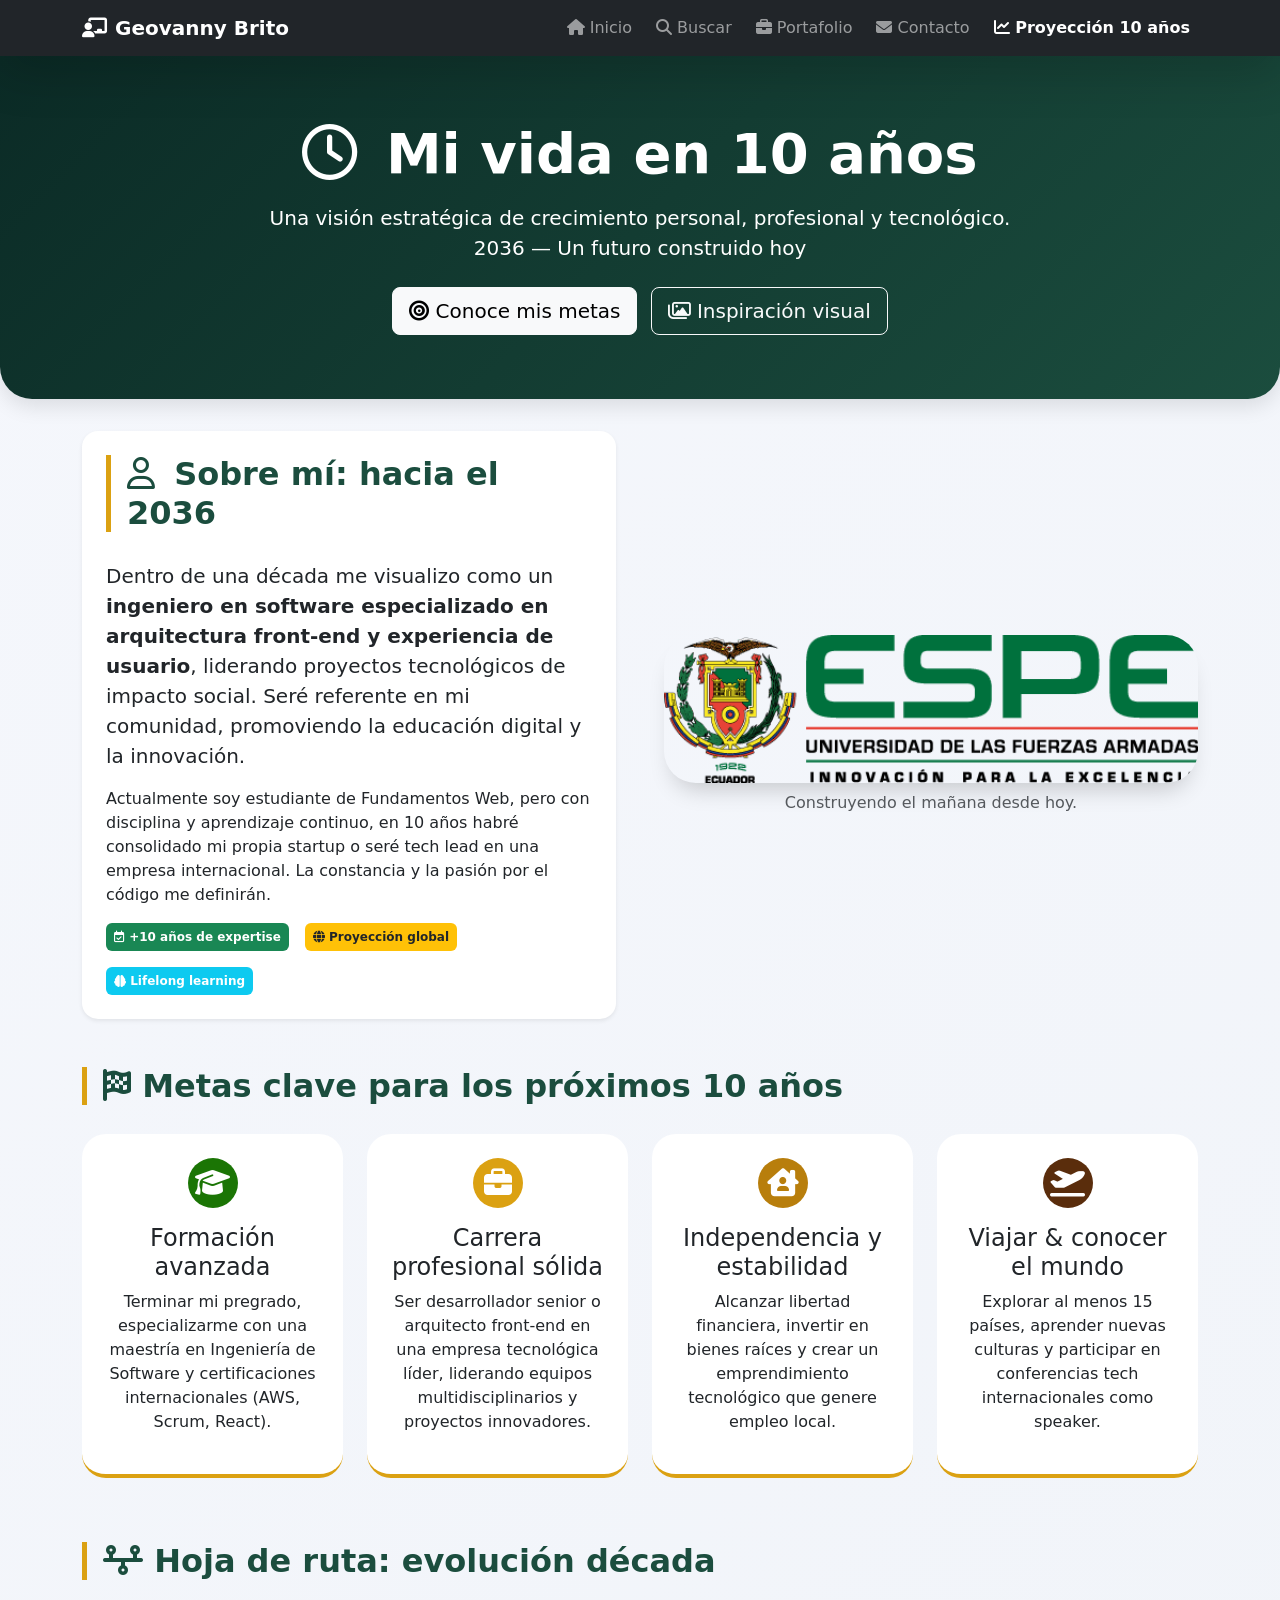
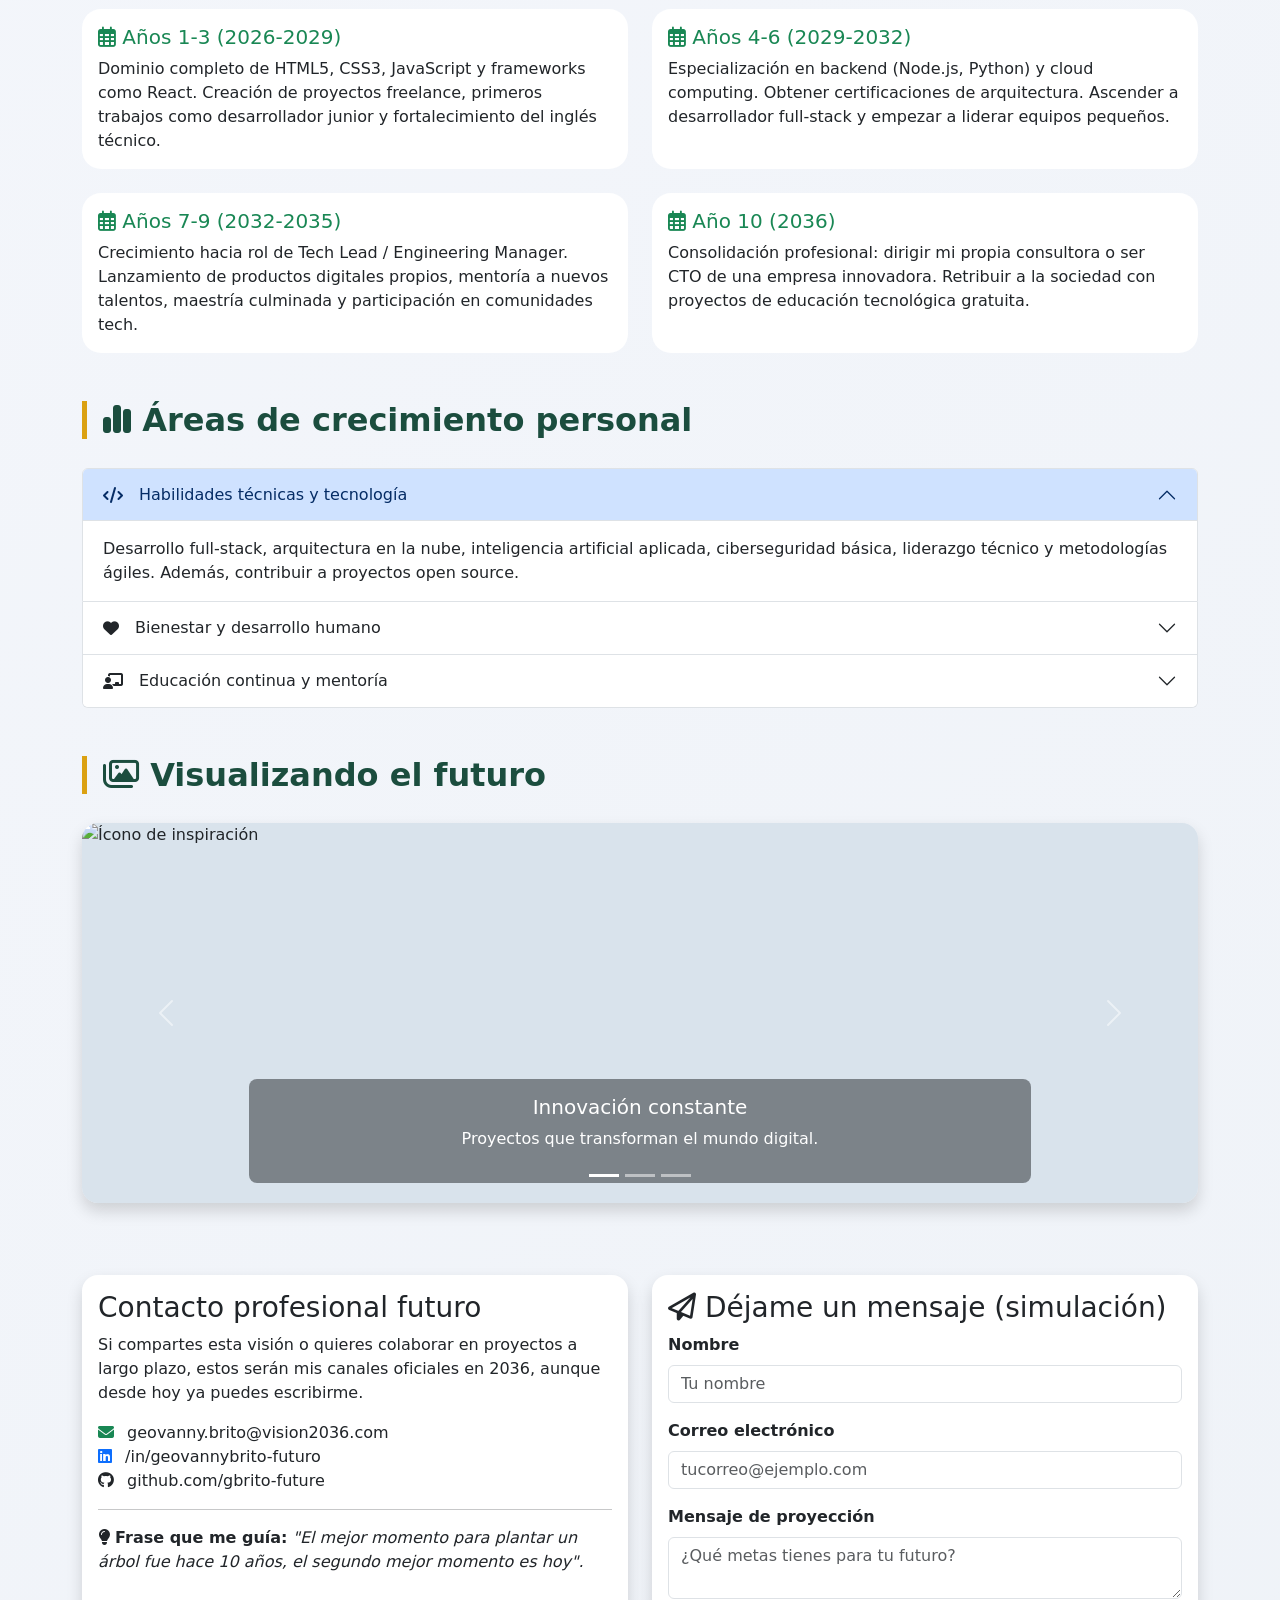
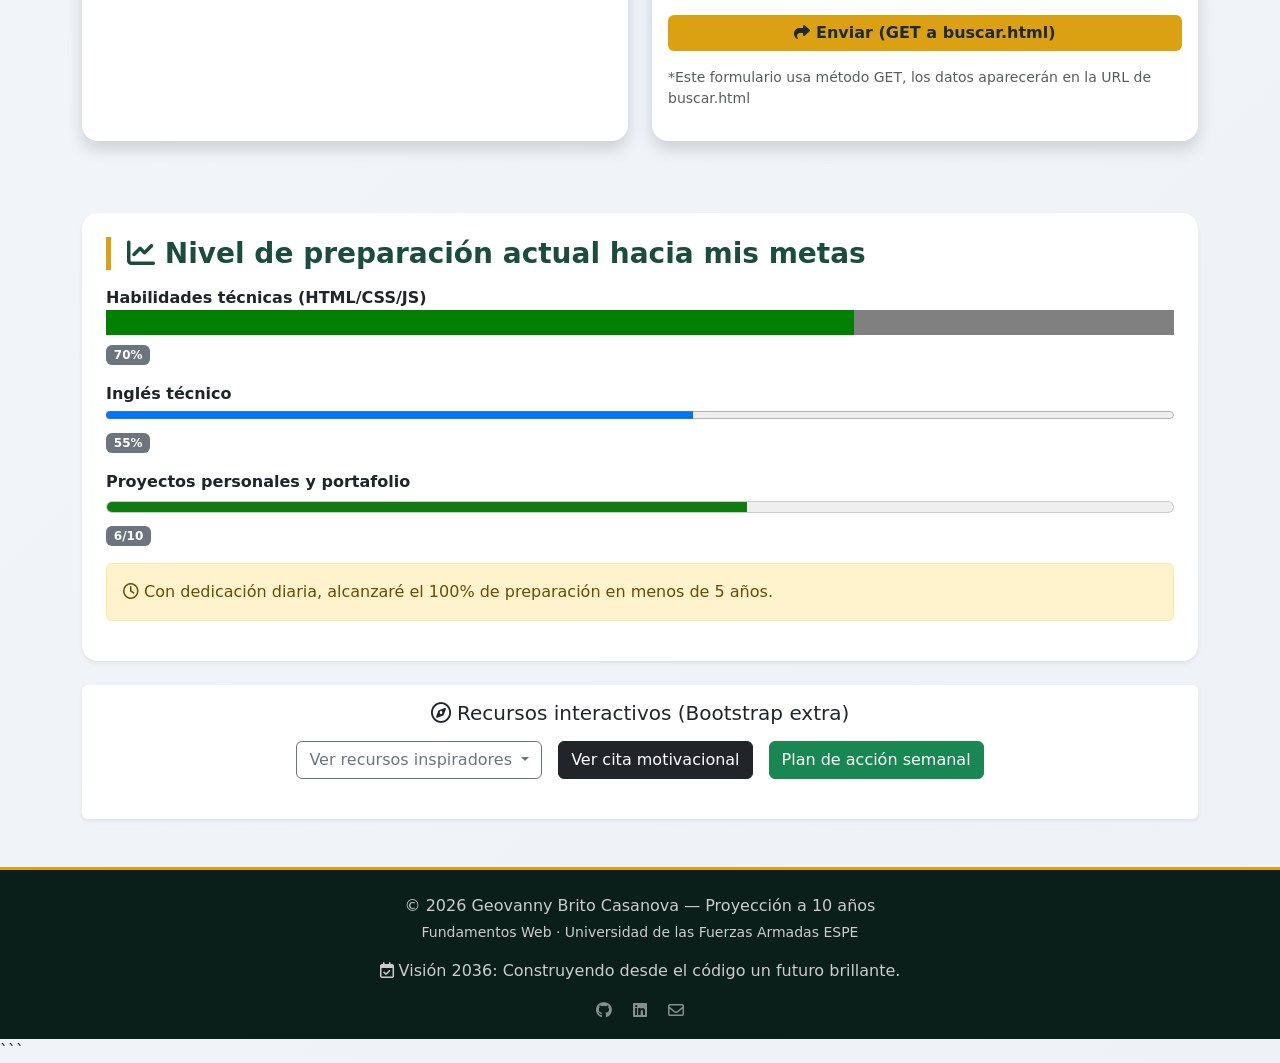
==== pages/proyeccion.html @ ec7db008 "xd" ====
<!DOCTYPE html>
<html lang="es">
<head>
    <meta charset="UTF-8">
    <meta name="viewport" content="width=device-width, initial-scale=1.0">
    <title>Mi Proyección a 10 Años | Geovanny Brito</title>
    
    <!-- Bootstrap 5 CSS + Icons + Favicon -->
    <link href="https://cdn.jsdelivr.net/npm/bootstrap@5.3.8/dist/css/bootstrap.min.css" rel="stylesheet">
    <link rel="stylesheet" href="https://cdnjs.cloudflare.com/ajax/libs/font-awesome/6.5.0/css/all.min.css">
    <link rel="icon" href="../img/mundito.ico" type="image/x-icon">
    
    <!-- Estilos adicionales para personalizar detalles -->
    <style>
        body {
            background: linear-gradient(135deg, #f5f7fc 0%, #eef2f7 100%);
            font-family: 'Segoe UI', Roboto, system-ui, sans-serif;
        }
        .hero-section {
            background: linear-gradient(135deg, #0b2b26 0%, #1b4d3e 100%);
            color: white;
            padding: 4rem 2rem;
            border-radius: 0 0 2rem 2rem;
            margin-bottom: 2rem;
            box-shadow: 0 8px 20px rgba(0,0,0,0.1);
        }
        .card-hover {
            transition: transform 0.2s ease, box-shadow 0.2s ease;
            border: none;
            border-radius: 1.2rem;
            overflow: hidden;
        }
        .card-hover:hover {
            transform: translateY(-8px);
            box-shadow: 0 20px 30px -12px rgba(0,0,0,0.2);
        }
        .timeline-badge {
            background-color: #dba112;
            width: 50px;
            height: 50px;
            border-radius: 50%;
            display: flex;
            align-items: center;
            justify-content: center;
            font-size: 1.8rem;
            color: white;
        }
        .section-title {
            border-left: 5px solid #dba112;
            padding-left: 1rem;
            margin-bottom: 1.8rem;
            font-weight: 700;
            color: #1b4d3e;
        }
        footer {
            background-color: #0a1f1a;
            color: #ccc;
            border-top: 3px solid #dba112;
        }
        footer a {
            color: #dba112;
            text-decoration: none;
        }
        footer a:hover {
            color: #ffcd74;
            text-decoration: underline;
        }
        .btn-gold {
            background-color: #dba112;
            border: none;
            color: #1e2a2a;
            font-weight: bold;
        }
        .btn-gold:hover {
            background-color: #b87e0c;
            color: white;
        }
        .profile-img {
            border-radius: 2rem;
            box-shadow: 0 15px 25px -10px rgba(0,0,0,0.2);
            transition: all 0.3s;
        }
        .goal-card {
            background: white;
            border-radius: 1.5rem;
            padding: 1.5rem;
            height: 100%;
            border-bottom: 4px solid #dba112;
        }
        @media (max-width: 768px) {
            .hero-section {
                padding: 2rem 1rem;
            }
        }
    </style>
</head>
<body>

    <!-- ==================== NAVBAR MEJORADA CON BOOTSTRAP ==================== -->
    <nav class="navbar navbar-expand-lg navbar-dark bg-dark sticky-top shadow-lg">
        <div class="container">
            <a class="navbar-brand fw-bold" href="../index.html">
                <i class="fa-solid fa-chalkboard-user me-2"></i>Geovanny Brito
            </a>
            <button class="navbar-toggler" type="button" data-bs-toggle="collapse" data-bs-target="#navbarProyeccion" aria-controls="navbarProyeccion" aria-expanded="false" aria-label="Toggle navigation">
                <span class="navbar-toggler-icon"></span>
            </button>
            <div class="collapse navbar-collapse" id="navbarProyeccion">
                <ul class="navbar-nav ms-auto mb-2 mb-lg-0 gap-2">
                    <li class="nav-item"><a class="nav-link" href="../index.html"><i class="fa-solid fa-house"></i> Inicio</a></li>
                    <li class="nav-item"><a class="nav-link" href="../pages/buscar.html"><i class="fa-solid fa-magnifying-glass"></i> Buscar</a></li>
                    <li class="nav-item"><a class="nav-link" href="../pages/portafolio.html"><i class="fa-solid fa-briefcase"></i> Portafolio</a></li>
                    <li class="nav-item"><a class="nav-link" href="../pages/cto/contacto.html"><i class="fa-solid fa-envelope"></i> Contacto</a></li>
                    <li class="nav-item"><a class="nav-link active fw-bold" href="#"><i class="fa-solid fa-chart-line"></i> Proyección 10 años</a></li>
                </ul>
            </div>
        </div>
    </nav>

    <!-- ==================== HERO PRINCIPAL ==================== -->
    <div class="hero-section text-center">
        <div class="container">
            <h1 class="display-4 fw-bold animate__animated animate__fadeInDown"><i class="fa-regular fa-clock me-2"></i> Mi vida en 10 años</h1>
            <p class="lead mt-3 mx-auto" style="max-width: 750px;">Una visión estratégica de crecimiento personal, profesional y tecnológico. <br> <strong>2036 — Un futuro construido hoy</strong></p>
            <div class="mt-4">
                <a href="#metas-futuro" class="btn btn-light btn-lg me-2"><i class="fa-solid fa-bullseye"></i> Conoce mis metas</a>
                <a href="#galeria-futuro" class="btn btn-outline-light btn-lg"><i class="fa-regular fa-images"></i> Inspiración visual</a>
            </div>
        </div>
    </div>

    <main class="container mb-5">
        
        <!-- ==================== SOBRE MÍ + TARJETA DE DATOS ==================== -->
        <div class="row g-5 align-items-center mb-5">
            <div class="col-lg-6">
                <div class="bg-white p-4 rounded-4 shadow-sm">
                    <h2 class="section-title"><i class="fa-regular fa-user me-2"></i> Sobre mí: hacia el 2036</h2>
                    <p class="fs-5">Dentro de una década me visualizo como un <strong>ingeniero en software especializado en arquitectura front-end y experiencia de usuario</strong>, liderando proyectos tecnológicos de impacto social. Seré referente en mi comunidad, promoviendo la educación digital y la innovación.</p>
                    <p>Actualmente soy estudiante de Fundamentos Web, pero con disciplina y aprendizaje continuo, en 10 años habré consolidado mi propia startup o seré tech lead en una empresa internacional. La constancia y la pasión por el código me definirán.</p>
                    <div class="mt-3 d-flex gap-3 flex-wrap">
                        <span class="badge bg-success p-2"><i class="fa-regular fa-calendar-check"></i> +10 años de expertise</span>
                        <span class="badge bg-warning text-dark p-2"><i class="fa-solid fa-globe"></i> Proyección global</span>
                        <span class="badge bg-info p-2"><i class="fa-solid fa-brain"></i> Lifelong learning</span>
                    </div>
                </div>
            </div>
            <div class="col-lg-6 text-center">
                <!-- imagen simbólica de futuro/tecnología (manteniendo coherencia con el proyecto) -->
                <img src="../img/espe/imagenEjemploEspe.png" alt="Visión futurista" class="img-fluid profile-img" style="max-height: 300px; object-fit: cover; width: 100%;">
                <figcaption class="text-muted mt-2">Construyendo el mañana desde hoy.</figcaption>
            </div>
        </div>

        <!-- ==================== MIS METAS (CARRUSEL DE TARJETAS MEJORADO) ==================== -->
        <section id="metas-futuro" class="mt-5">
            <h2 class="section-title"><i class="fa-solid fa-flag-checkered"></i> Metas clave para los próximos 10 años</h2>
            <div class="row g-4">
                <!-- meta 1 -->
                <div class="col-md-6 col-lg-3">
                    <div class="goal-card text-center h-100">
                        <div class="timeline-badge mx-auto mb-3 d-flex align-items-center justify-content-center" style="background-color: #1b7505;">
                            <i class="fa-solid fa-graduation-cap fs-3"></i>
                        </div>
                        <h4>Formación avanzada</h4>
                        <p>Terminar mi pregrado, especializarme con una maestría en Ingeniería de Software y certificaciones internacionales (AWS, Scrum, React).</p>
                    </div>
                </div>
                <!-- meta 2 -->
                <div class="col-md-6 col-lg-3">
                    <div class="goal-card text-center h-100">
                        <div class="timeline-badge mx-auto mb-3 d-flex align-items-center justify-content-center" style="background-color: #dba112;">
                            <i class="fa-solid fa-briefcase fs-3"></i>
                        </div>
                        <h4>Carrera profesional sólida</h4>
                        <p>Ser desarrollador senior o arquitecto front-end en una empresa tecnológica líder, liderando equipos multidisciplinarios y proyectos innovadores.</p>
                    </div>
                </div>
                <!-- meta 3 -->
                <div class="col-md-6 col-lg-3">
                    <div class="goal-card text-center h-100">
                        <div class="timeline-badge mx-auto mb-3 d-flex align-items-center justify-content-center" style="background-color: #b87e0c;">
                            <i class="fa-solid fa-house-chimney-user fs-3"></i>
                        </div>
                        <h4>Independencia y estabilidad</h4>
                        <p>Alcanzar libertad financiera, invertir en bienes raíces y crear un emprendimiento tecnológico que genere empleo local.</p>
                    </div>
                </div>
                <!-- meta 4 -->
                <div class="col-md-6 col-lg-3">
                    <div class="goal-card text-center h-100">
                        <div class="timeline-badge mx-auto mb-3 d-flex align-items-center justify-content-center" style="background-color: #5a2d0c;">
                            <i class="fa-solid fa-plane-departure fs-3"></i>
                        </div>
                        <h4>Viajar & conocer el mundo</h4>
                        <p>Explorar al menos 15 países, aprender nuevas culturas y participar en conferencias tech internacionales como speaker.</p>
                    </div>
                </div>
            </div>
        </section>

        <!-- ==================== LÍNEA DE TIEMPO / HITOS ==================== -->
        <section class="mt-5 pt-3">
            <h2 class="section-title"><i class="fa-solid fa-timeline"></i> Hoja de ruta: evolución década</h2>
            <div class="row row-cols-1 row-cols-md-2 g-4">
                <div class="col">
                    <div class="card card-hover h-100">
                        <div class="card-body">
                            <h5 class="card-title text-success"><i class="fa-regular fa-calendar-alt"></i> Años 1-3 (2026-2029)</h5>
                            <p class="card-text">Dominio completo de HTML5, CSS3, JavaScript y frameworks como React. Creación de proyectos freelance, primeros trabajos como desarrollador junior y fortalecimiento del inglés técnico.</p>
                        </div>
                    </div>
                </div>
                <div class="col">
                    <div class="card card-hover h-100">
                        <div class="card-body">
                            <h5 class="card-title text-success"><i class="fa-regular fa-calendar-alt"></i> Años 4-6 (2029-2032)</h5>
                            <p class="card-text">Especialización en backend (Node.js, Python) y cloud computing. Obtener certificaciones de arquitectura. Ascender a desarrollador full-stack y empezar a liderar equipos pequeños.</p>
                        </div>
                    </div>
                </div>
                <div class="col">
                    <div class="card card-hover h-100">
                        <div class="card-body">
                            <h5 class="card-title text-success"><i class="fa-regular fa-calendar-alt"></i> Años 7-9 (2032-2035)</h5>
                            <p class="card-text">Crecimiento hacia rol de Tech Lead / Engineering Manager. Lanzamiento de productos digitales propios, mentoría a nuevos talentos, maestría culminada y participación en comunidades tech.</p>
                        </div>
                    </div>
                </div>
                <div class="col">
                    <div class="card card-hover h-100">
                        <div class="card-body">
                            <h5 class="card-title text-success"><i class="fa-regular fa-calendar-alt"></i> Año 10 (2036)</h5>
                            <p class="card-text">Consolidación profesional: dirigir mi propia consultora o ser CTO de una empresa innovadora. Retribuir a la sociedad con proyectos de educación tecnológica gratuita.</p>
                        </div>
                    </div>
                </div>
            </div>
        </section>

        <!-- ==================== PROYECCIONES CON CARDS Y COLLAPSE (BOOTSTRAP) ==================== -->
        <section class="mt-5">
            <h2 class="section-title"><i class="fa-solid fa-chart-simple"></i> Áreas de crecimiento personal</h2>
            <div class="accordion" id="accordionFuturo">
                <div class="accordion-item">
                    <h2 class="accordion-header">
                        <button class="accordion-button" type="button" data-bs-toggle="collapse" data-bs-target="#collapseUno" aria-expanded="true" aria-controls="collapseUno">
                            <i class="fa-solid fa-code me-3"></i> Habilidades técnicas y tecnología
                        </button>
                    </h2>
                    <div id="collapseUno" class="accordion-collapse collapse show" data-bs-parent="#accordionFuturo">
                        <div class="accordion-body">
                            Desarrollo full-stack, arquitectura en la nube, inteligencia artificial aplicada, ciberseguridad básica, liderazgo técnico y metodologías ágiles. Además, contribuir a proyectos open source.
                        </div>
                    </div>
                </div>
                <div class="accordion-item">
                    <h2 class="accordion-header">
                        <button class="accordion-button collapsed" type="button" data-bs-toggle="collapse" data-bs-target="#collapseDos" aria-expanded="false" aria-controls="collapseDos">
                            <i class="fa-solid fa-heart me-3"></i> Bienestar y desarrollo humano
                        </button>
                    </h2>
                    <div id="collapseDos" class="accordion-collapse collapse" data-bs-parent="#accordionFuturo">
                        <div class="accordion-body">
                            Mantener una rutina de ejercicio y meditación, balance vida-trabajo, viajar con conciencia ecológica, lectura constante y fortalecer relaciones familiares y de amistad.
                        </div>
                    </div>
                </div>
                <div class="accordion-item">
                    <h2 class="accordion-header">
                        <button class="accordion-button collapsed" type="button" data-bs-toggle="collapse" data-bs-target="#collapseTres" aria-expanded="false" aria-controls="collapseTres">
                            <i class="fa-solid fa-chalkboard-user me-3"></i> Educación continua y mentoría
                        </button>
                    </h2>
                    <div id="collapseTres" class="accordion-collapse collapse" data-bs-parent="#accordionFuturo">
                        <div class="accordion-body">
                            Compartir conocimiento mediante talleres, escribir artículos técnicos, ser mentor de jóvenes desarrolladores, y eventualmente dictar cátedra universitaria.
                        </div>
                    </div>
                </div>
            </div>
        </section>

        <!-- ==================== GALERÍA DE SUEÑOS (CARRUSEL BOOTSTRAP + IMAGENES) ==================== -->
        <section id="galeria-futuro" class="mt-5">
            <h2 class="section-title"><i class="fa-regular fa-images"></i> Visualizando el futuro</h2>
            <div id="carouselProyeccion" class="carousel slide carousel-fade shadow rounded-4 overflow-hidden" data-bs-ride="carousel">
                <div class="carousel-indicators">
                    <button type="button" data-bs-target="#carouselProyeccion" data-bs-slide-to="0" class="active" aria-current="true" aria-label="Slide 1"></button>
                    <button type="button" data-bs-target="#carouselProyeccion" data-bs-slide-to="1" aria-label="Slide 2"></button>
                    <button type="button" data-bs-target="#carouselProyeccion" data-bs-slide-to="2" aria-label="Slide 3"></button>
                </div>
                <div class="carousel-inner">
                    <div class="carousel-item active">
                        <img src="../img/mundito.ico" class="d-block w-100" alt="Ícono de inspiración" style="height: 380px; object-fit: cover; background-color: #d9e3ec;">
                        <div class="carousel-caption bg-dark bg-opacity-50 rounded-3 p-3">
                            <h5 class="text-white">Innovación constante</h5>
                            <p class="text-white">Proyectos que transforman el mundo digital.</p>
                        </div>
                    </div>
                    <div class="carousel-item">
                        <img src="../img/espe/xd.png" class="d-block w-100" alt="Evento tecnológico" style="height: 380px; object-fit: cover;">
                        <div class="carousel-caption bg-dark bg-opacity-50 rounded-3 p-3">
                            <h5>Conferencias internacionales</h5>
                            <p>Compartiendo escenario con referentes tech.</p>
                        </div>
                    </div>
                    <div class="carousel-item">
                        <img src="../img/mamacoco.jpg" class="d-block w-100" alt="Viajes y cultura" style="height: 380px; object-fit: cover;">
                        <div class="carousel-caption bg-dark bg-opacity-50 rounded-3 p-3">
                            <h5>Conociendo el mundo</h5>
                            <p>Aprendizaje intercultural y nuevas perspectivas.</p>
                        </div>
                    </div>
                </div>
                <button class="carousel-control-prev" type="button" data-bs-target="#carouselProyeccion" data-bs-slide="prev">
                    <span class="carousel-control-prev-icon" aria-hidden="true"></span>
                    <span class="visually-hidden">Anterior</span>
                </button>
                <button class="carousel-control-next" type="button" data-bs-target="#carouselProyeccion" data-bs-slide="next">
                    <span class="carousel-control-next-icon" aria-hidden="true"></span>
                    <span class="visually-hidden">Siguiente</span>
                </button>
            </div>
        </section>

        <!-- ==================== CONTACTO Y PROYECCIÓN LABORAL (CARD + FORMULARIO SUTIL) ==================== -->
        <div class="row mt-5 g-4">
            <div class="col-md-6">
                <div class="card border-0 shadow rounded-4 h-100">
                    <div class="card-body">
                        <h3 class="card-title"><i class="fa-regular-regular fa-message"></i> Contacto profesional futuro</h3>
                        <p class="card-text">Si compartes esta visión o quieres colaborar en proyectos a largo plazo, estos serán mis canales oficiales en 2036, aunque desde hoy ya puedes escribirme.</p>
                        <address class="mt-3">
                            <i class="fa-solid fa-envelope text-success me-2"></i> geovanny.brito@vision2036.com<br>
                            <i class="fa-brands fa-linkedin text-primary me-2"></i> /in/geovannybrito-futuro<br>
                            <i class="fa-brands fa-github me-2"></i> github.com/gbrito-future
                        </address>
                        <hr>
                        <p><i class="fa-solid fa-lightbulb"></i> <strong>Frase que me guía:</strong> <em>"El mejor momento para plantar un árbol fue hace 10 años, el segundo mejor momento es hoy".</em></p>
                    </div>
                </div>
            </div>
            <div class="col-md-6">
                <div class="card border-0 shadow rounded-4 h-100">
                    <div class="card-body">
                        <h3 class="card-title"><i class="fa-regular fa-paper-plane"></i> Déjame un mensaje (simulación)</h3>
                        <form method="GET" action="../pages/buscar.html" class="mt-2">
                            <div class="mb-3">
                                <label class="form-label fw-semibold">Nombre</label>
                                <input type="text" name="nombre" class="form-control" placeholder="Tu nombre" required>
                            </div>
                            <div class="mb-3">
                                <label class="form-label fw-semibold">Correo electrónico</label>
                                <input type="email" name="correo" class="form-control" placeholder="tucorreo@ejemplo.com" required>
                            </div>
                            <div class="mb-3">
                                <label class="form-label fw-semibold">Mensaje de proyección</label>
                                <textarea name="mensaje" rows="2" class="form-control" placeholder="¿Qué metas tienes para tu futuro?"></textarea>
                            </div>
                            <button type="submit" class="btn btn-gold w-100"><i class="fa-solid fa-share"></i> Enviar (GET a buscar.html)</button>
                        </form>
                        <p class="small text-muted mt-3">*Este formulario usa método GET, los datos aparecerán en la URL de buscar.html</p>
                    </div>
                </div>
            </div>
        </div>

        <!-- ==================== MÉTRICAS DE PROGRESO (METER / PROGRESS) ==================== -->
        <div class="row mt-5 g-4">
            <div class="col-12">
                <div class="bg-white p-4 rounded-4 shadow-sm">
                    <h3 class="section-title mb-3"><i class="fa-solid fa-chart-line"></i> Nivel de preparación actual hacia mis metas</h3>
                    <div class="mb-3">
                        <label class="fw-semibold">Habilidades técnicas (HTML/CSS/JS)</label>
                        <progress class="w-100" value="70" max="100" style="height: 25px; border-radius: 20px;"></progress>
                        <span class="badge bg-secondary">70%</span>
                    </div>
                    <div class="mb-3">
                        <label class="fw-semibold">Inglés técnico</label>
                        <progress class="w-100" value="55" max="100"></progress>
                        <span class="badge bg-secondary">55%</span>
                    </div>
                    <div class="mb-3">
                        <label class="fw-semibold">Proyectos personales y portafolio</label>
                        <meter class="w-100" value="6" min="0" max="10" style="height: 25px;"></meter>
                        <span class="badge bg-secondary">6/10</span>
                    </div>
                    <div class="alert alert-warning mt-2" role="alert">
                        <i class="fa-regular fa-clock"></i> Con dedicación diaria, alcanzaré el 100% de preparación en menos de 5 años.
                    </div>
                </div>
            </div>
        </div>

        <!-- ==================== BOTONES DROPDOWN Y EJEMPLO DE COLLAPSE MULTIPLE ==================== -->
        <div class="row mt-4">
            <div class="col-12">
                <div class="card border-0 shadow-sm">
                    <div class="card-body text-center">
                        <h5><i class="fa-regular fa-compass"></i> Recursos interactivos (Bootstrap extra)</h5>
                        <div class="d-flex flex-wrap justify-content-center gap-3 mt-3">
                            <!-- Dropdown simple -->
                            <div class="dropdown">
                                <button class="btn btn-outline-secondary dropdown-toggle" type="button" data-bs-toggle="dropdown" aria-expanded="false">
                                    Ver recursos inspiradores
                                </button>
                                <ul class="dropdown-menu">
                                    <li><a class="dropdown-item" href="#">Libros de desarrollo personal</a></li>
                                    <li><a class="dropdown-item" href="#">Roadmap.sh para programadores</a></li>
                                    <li><a class="dropdown-item" href="#">Comunidades tech Ecuador</a></li>
                                </ul>
                            </div>
                            <!-- Botón collapse dual -->
                            <button class="btn btn-dark" type="button" data-bs-toggle="collapse" data-bs-target="#collapseEjemplo1" aria-expanded="false" aria-controls="collapseEjemplo1">
                                Ver cita motivacional
                            </button>
                            <button class="btn btn-success" type="button" data-bs-toggle="collapse" data-bs-target="#collapseEjemplo2" aria-expanded="false" aria-controls="collapseEjemplo2">
                                Plan de acción semanal
                            </button>
                        </div>
                        <div class="row mt-4">
                            <div class="col-md-6">
                                <div class="collapse multi-collapse" id="collapseEjemplo1">
                                    <div class="card card-body mt-2">
                                        <i class="fa-solid fa-quote-left me-2"></i> “El éxito es la suma de pequeños esfuerzos repetidos día tras día.” – Robert Collier
                                    </div>
                                </div>
                            </div>
                            <div class="col-md-6">
                                <div class="collapse multi-collapse" id="collapseEjemplo2">
                                    <div class="card card-body mt-2">
                                        ✅ Estudiar 1h diaria de programación · ✅ Proyecto semanal · ✅ Networking + inglés
                                    </div>
                                </div>
                            </div>
                        </div>
                    </div>
                </div>
            </div>
        </div>
    </main>

    <!-- ==================== FOOTER ==================== -->
    <footer class="text-center pt-4 pb-3 mt-5">
        <div class="container">
            <div class="row">
                <div class="col-md-6 mx-auto">
                    <p class="mb-1">&copy; 2026 Geovanny Brito Casanova — Proyección a 10 años</p>
                    <p class="small">Fundamentos Web · Universidad de las Fuerzas Armadas ESPE</p>
                    <p><i class="fa-regular fa-calendar-check"></i> Visión 2036: Construyendo desde el código un futuro brillante.</p>
                    <div>
                        <a href="#" class="text-white-50 me-3"><i class="fa-brands fa-github"></i></a>
                        <a href="#" class="text-white-50 me-3"><i class="fa-brands fa-linkedin"></i></a>
                        <a href="#" class="text-white-50"><i class="fa-regular fa-envelope"></i></a>
                    </div>
                </div>
            </div>
        </div>
    </footer>

    <!-- Bootstrap JS Bundle (incluye Popper) -->
    <script src="https://cdn.jsdelivr.net/npm/bootstrap@5.3.8/dist/js/bootstrap.bundle.min.js"></script>
</body>
</html>
```
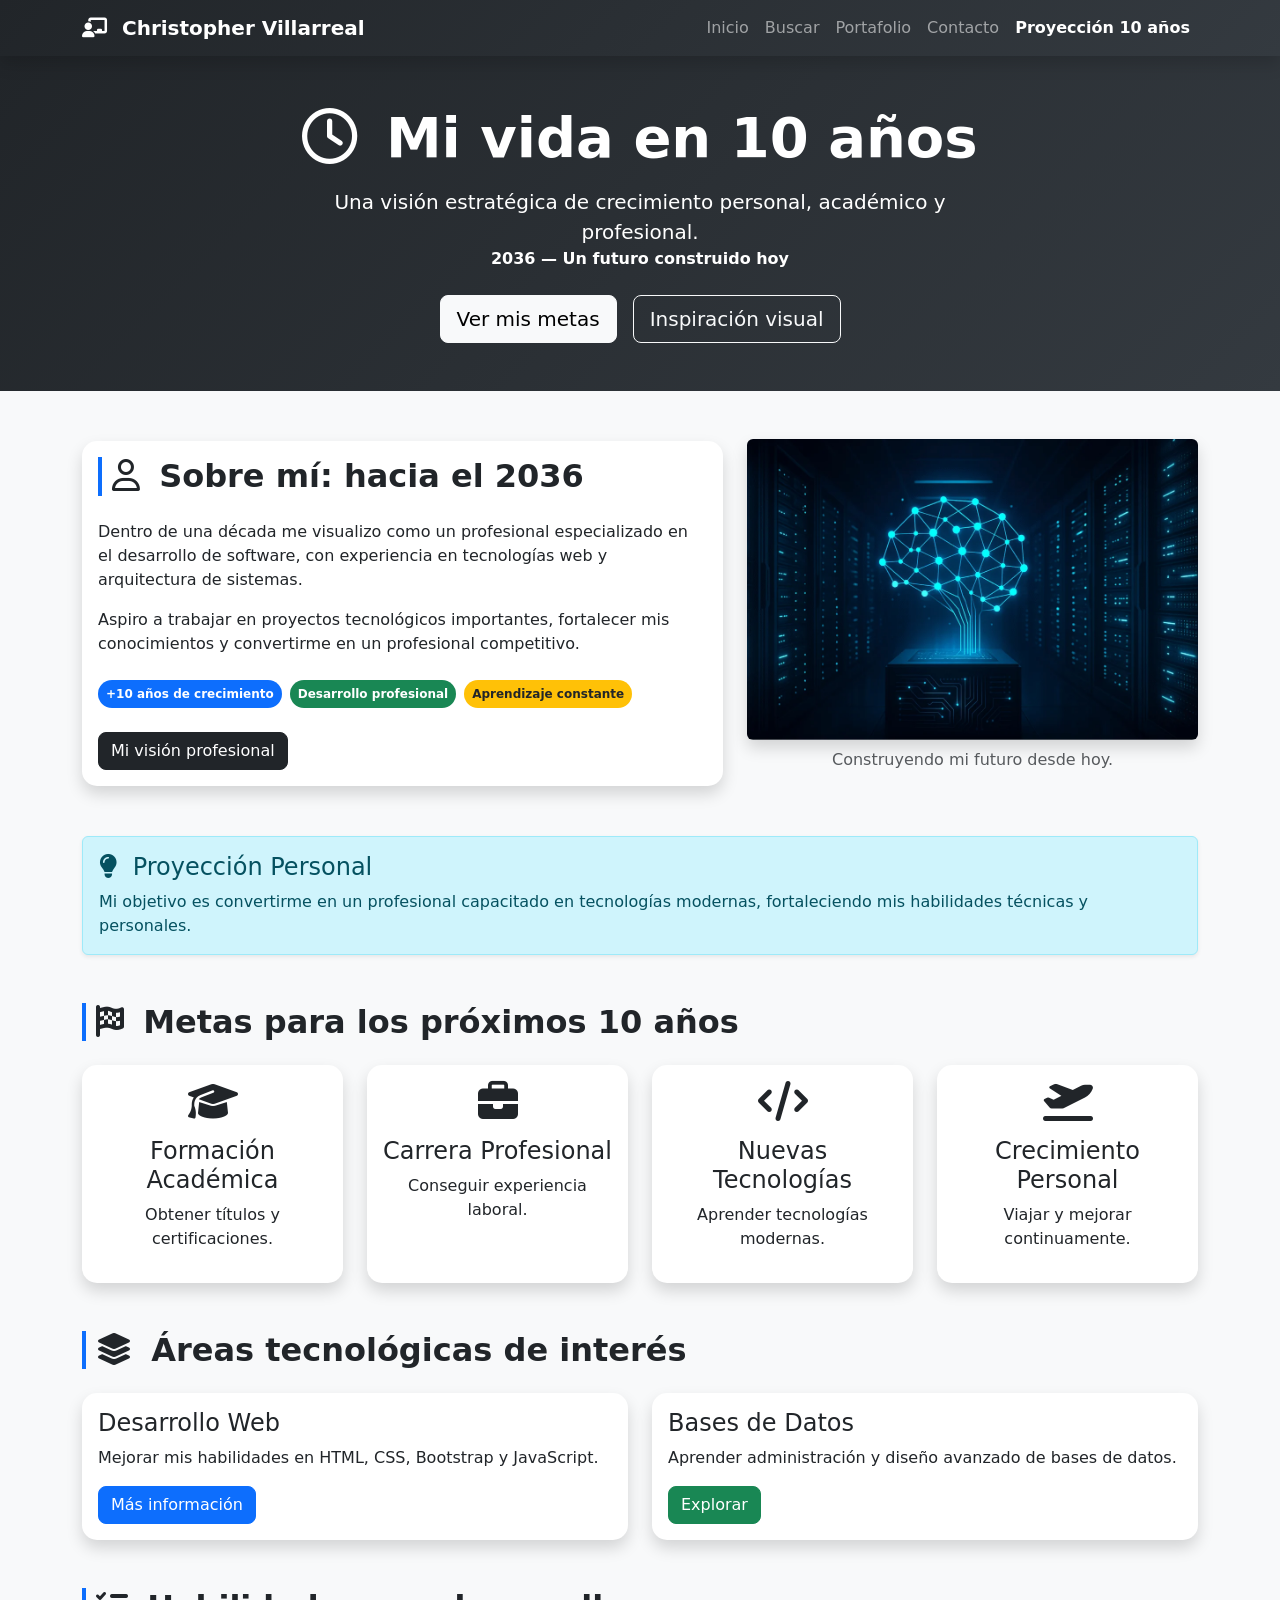
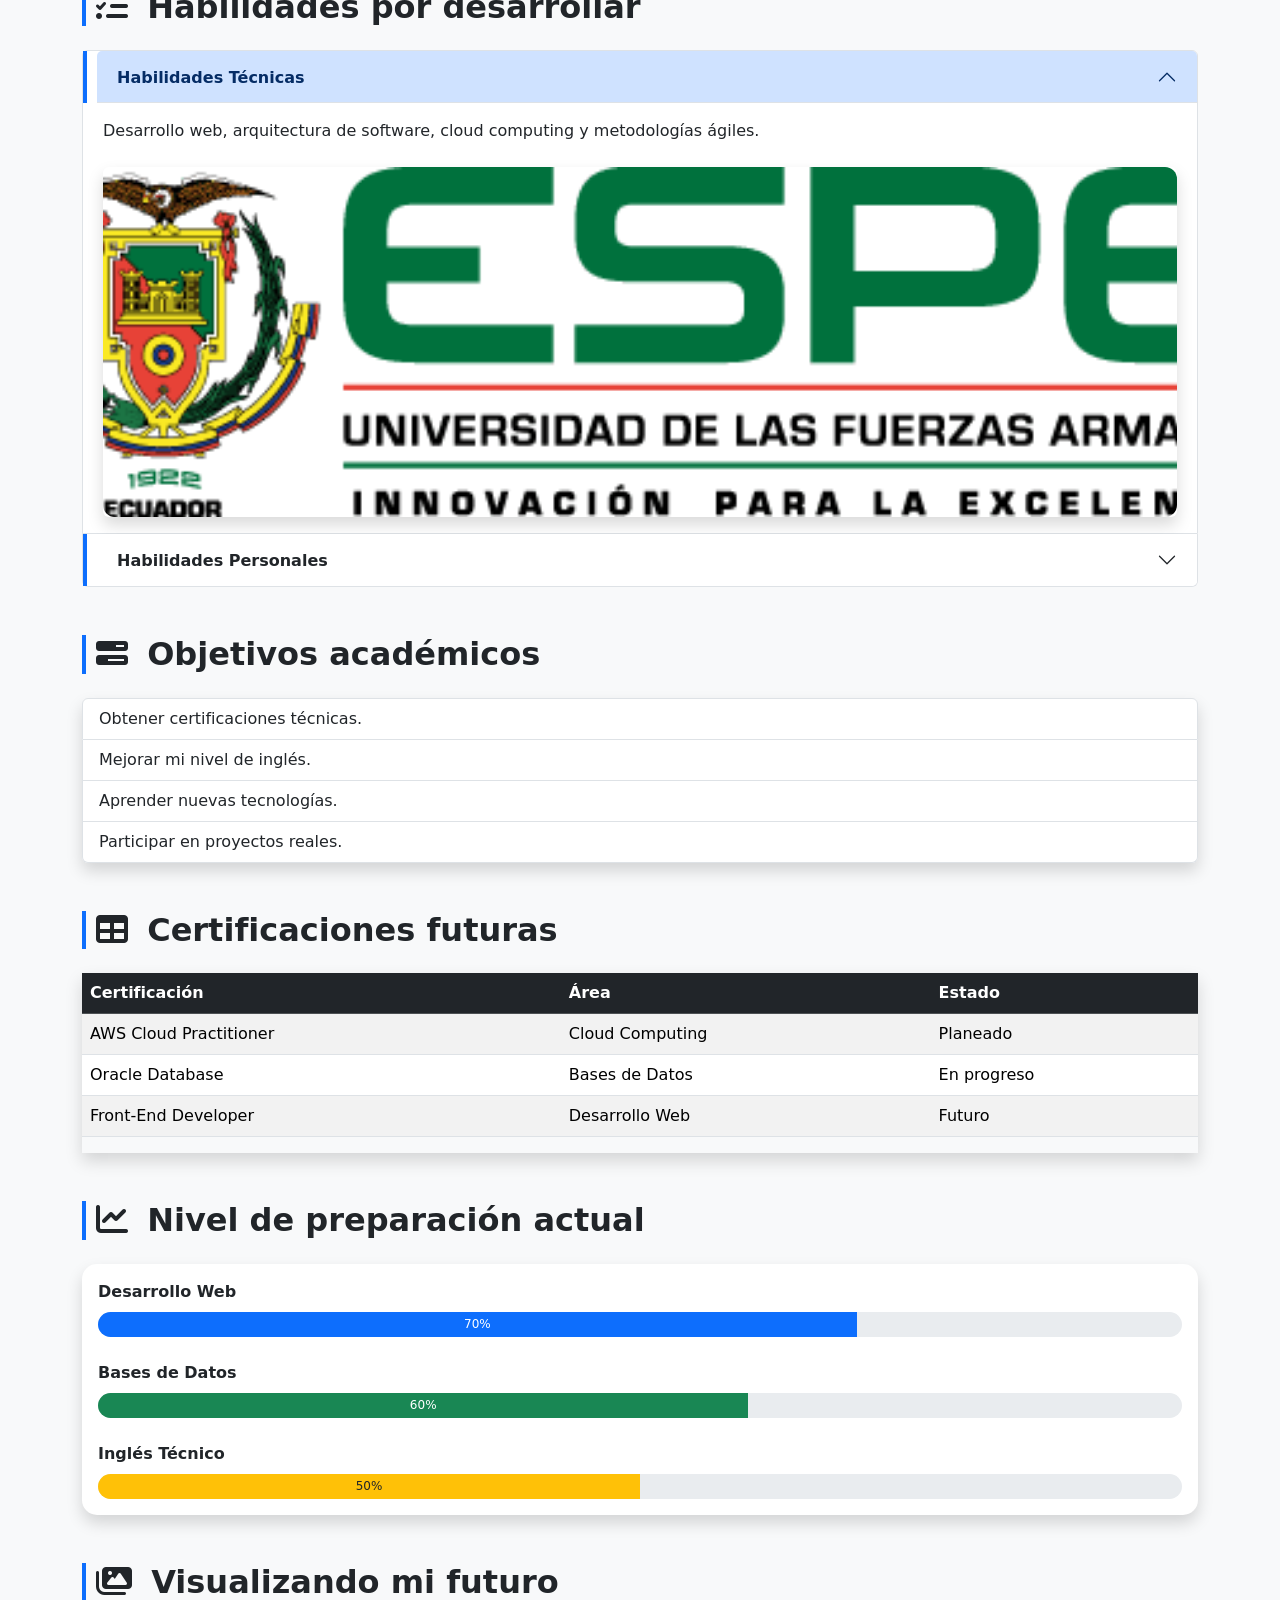
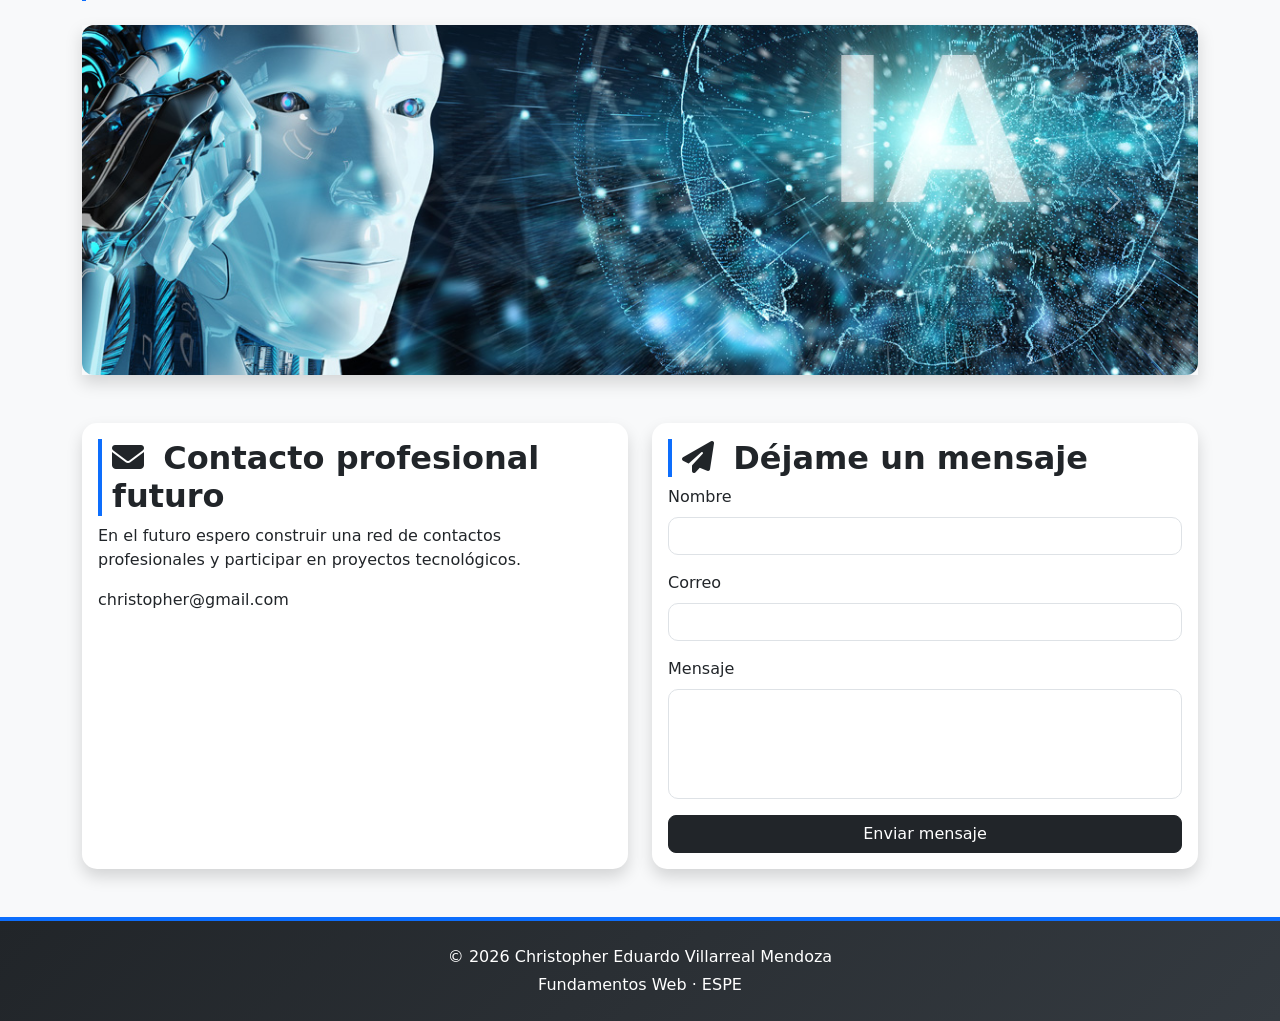
==== commit 215a6c24: "Botstrap al proyeccion" ====
--- a/pages/proyeccion.html
+++ b/pages/proyeccion.html
@@ -1,466 +1,625 @@
 <!DOCTYPE html>
 <html lang="es">
+
 <head>
     <meta charset="UTF-8">
     <meta name="viewport" content="width=device-width, initial-scale=1.0">
-    <title>Mi Proyección a 10 Años | Geovanny Brito</title>
-    
-    <!-- Bootstrap 5 CSS + Icons + Favicon -->
+    <title>Mi Proyección a 10 Años | Christopher Villarreal</title>
+
     <link href="https://cdn.jsdelivr.net/npm/bootstrap@5.3.8/dist/css/bootstrap.min.css" rel="stylesheet">
-    <link rel="stylesheet" href="https://cdnjs.cloudflare.com/ajax/libs/font-awesome/6.5.0/css/all.min.css">
+
+    <link rel="stylesheet"
+        href="https://cdnjs.cloudflare.com/ajax/libs/font-awesome/6.5.0/css/all.min.css">
+
     <link rel="icon" href="../img/mundito.ico" type="image/x-icon">
-    
-    <!-- Estilos adicionales para personalizar detalles -->
-    <style>
-        body {
-            background: linear-gradient(135deg, #f5f7fc 0%, #eef2f7 100%);
-            font-family: 'Segoe UI', Roboto, system-ui, sans-serif;
-        }
-        .hero-section {
-            background: linear-gradient(135deg, #0b2b26 0%, #1b4d3e 100%);
-            color: white;
-            padding: 4rem 2rem;
-            border-radius: 0 0 2rem 2rem;
-            margin-bottom: 2rem;
-            box-shadow: 0 8px 20px rgba(0,0,0,0.1);
-        }
-        .card-hover {
-            transition: transform 0.2s ease, box-shadow 0.2s ease;
-            border: none;
-            border-radius: 1.2rem;
-            overflow: hidden;
-        }
-        .card-hover:hover {
-            transform: translateY(-8px);
-            box-shadow: 0 20px 30px -12px rgba(0,0,0,0.2);
-        }
-        .timeline-badge {
-            background-color: #dba112;
-            width: 50px;
-            height: 50px;
-            border-radius: 50%;
-            display: flex;
-            align-items: center;
-            justify-content: center;
-            font-size: 1.8rem;
-            color: white;
-        }
-        .section-title {
-            border-left: 5px solid #dba112;
-            padding-left: 1rem;
-            margin-bottom: 1.8rem;
-            font-weight: 700;
-            color: #1b4d3e;
-        }
-        footer {
-            background-color: #0a1f1a;
-            color: #ccc;
-            border-top: 3px solid #dba112;
-        }
-        footer a {
-            color: #dba112;
-            text-decoration: none;
-        }
-        footer a:hover {
-            color: #ffcd74;
-            text-decoration: underline;
-        }
-        .btn-gold {
-            background-color: #dba112;
-            border: none;
-            color: #1e2a2a;
-            font-weight: bold;
-        }
-        .btn-gold:hover {
-            background-color: #b87e0c;
-            color: white;
-        }
-        .profile-img {
-            border-radius: 2rem;
-            box-shadow: 0 15px 25px -10px rgba(0,0,0,0.2);
-            transition: all 0.3s;
-        }
-        .goal-card {
-            background: white;
-            border-radius: 1.5rem;
-            padding: 1.5rem;
-            height: 100%;
-            border-bottom: 4px solid #dba112;
-        }
-        @media (max-width: 768px) {
-            .hero-section {
-                padding: 2rem 1rem;
-            }
-        }
-    </style>
+    <link rel="stylesheet" href="../css/proyeccion.css">
 </head>
-<body>
-
-    <!-- ==================== NAVBAR MEJORADA CON BOOTSTRAP ==================== -->
-    <nav class="navbar navbar-expand-lg navbar-dark bg-dark sticky-top shadow-lg">
-        <div class="container">
-            <a class="navbar-brand fw-bold" href="../index.html">
-                <i class="fa-solid fa-chalkboard-user me-2"></i>Geovanny Brito
-            </a>
-            <button class="navbar-toggler" type="button" data-bs-toggle="collapse" data-bs-target="#navbarProyeccion" aria-controls="navbarProyeccion" aria-expanded="false" aria-label="Toggle navigation">
-                <span class="navbar-toggler-icon"></span>
-            </button>
-            <div class="collapse navbar-collapse" id="navbarProyeccion">
-                <ul class="navbar-nav ms-auto mb-2 mb-lg-0 gap-2">
-                    <li class="nav-item"><a class="nav-link" href="../index.html"><i class="fa-solid fa-house"></i> Inicio</a></li>
-                    <li class="nav-item"><a class="nav-link" href="../pages/buscar.html"><i class="fa-solid fa-magnifying-glass"></i> Buscar</a></li>
-                    <li class="nav-item"><a class="nav-link" href="../pages/portafolio.html"><i class="fa-solid fa-briefcase"></i> Portafolio</a></li>
-                    <li class="nav-item"><a class="nav-link" href="../pages/cto/contacto.html"><i class="fa-solid fa-envelope"></i> Contacto</a></li>
-                    <li class="nav-item"><a class="nav-link active fw-bold" href="#"><i class="fa-solid fa-chart-line"></i> Proyección 10 años</a></li>
-                </ul>
+
+<body class="bg-light">
+
+    <header>
+        <nav class="navbar navbar-expand-lg navbar-dark bg-dark shadow sticky-top">
+            <div class="container">
+                <a class="navbar-brand fw-bold" href="../index.html">
+                    <i class="fa-solid fa-chalkboard-user me-2"></i>
+                    Christopher Villarreal
+                </a>
+                <button class="navbar-toggler"
+                    type="button"
+                    data-bs-toggle="collapse"
+                    data-bs-target="#menuNavbar">
+
+                    <span class="navbar-toggler-icon"></span>
+                </button>
+
+                <div class="collapse navbar-collapse" id="menuNavbar">
+                    <ul class="navbar-nav ms-auto">
+                        <li class="nav-item">
+                            <a class="nav-link" href="../index.html">
+                                Inicio
+                            </a>
+                        </li>
+                        <li class="nav-item">
+                            <a class="nav-link" href="../pages/buscar.html">
+                                Buscar
+                            </a>
+                        </li>
+                        <li class="nav-item">
+                            <a class="nav-link" href="../pages/portafolio.html">
+                                Portafolio
+                            </a>
+                        </li>
+                        <li class="nav-item">
+                            <a class="nav-link" href="../pages/cto/contacto.html">
+                                Contacto
+                            </a>
+                        </li>
+                        <li class="nav-item">
+                            <a class="nav-link active fw-bold" href="#">
+                                Proyección 10 años
+                            </a>
+                        </li>
+                    </ul>
+                </div>
+            </div>
+        </nav>
+
+    </header>
+
+    <section class="bg-dark text-white py-5">
+        <div class="container text-center">
+            <h1 class="display-4 fw-bold">
+                <i class="fa-regular fa-clock me-2"></i>
+                Mi vida en 10 años
+            </h1>
+            <p class="lead mt-3">
+                Una visión estratégica de crecimiento personal,
+                académico y profesional.
+            </p>
+            <p class="fw-bold">
+                2036 — Un futuro construido hoy
+            </p>
+            <div class="d-flex justify-content-center gap-3 flex-wrap mt-4">
+                <a href="#metas-futuro"
+                    class="btn btn-light btn-lg">
+                    Ver mis metas
+                </a>
+                <a href="#galeria-futuro"
+                    class="btn btn-outline-light btn-lg">
+                    Inspiración visual
+                </a>
             </div>
         </div>
-    </nav>
-
-    <!-- ==================== HERO PRINCIPAL ==================== -->
-    <div class="hero-section text-center">
-        <div class="container">
-            <h1 class="display-4 fw-bold animate__animated animate__fadeInDown"><i class="fa-regular fa-clock me-2"></i> Mi vida en 10 años</h1>
-            <p class="lead mt-3 mx-auto" style="max-width: 750px;">Una visión estratégica de crecimiento personal, profesional y tecnológico. <br> <strong>2036 — Un futuro construido hoy</strong></p>
-            <div class="mt-4">
-                <a href="#metas-futuro" class="btn btn-light btn-lg me-2"><i class="fa-solid fa-bullseye"></i> Conoce mis metas</a>
-                <a href="#galeria-futuro" class="btn btn-outline-light btn-lg"><i class="fa-regular fa-images"></i> Inspiración visual</a>
-            </div>
-        </div>
-    </div>
-
-    <main class="container mb-5">
-        
-        <!-- ==================== SOBRE MÍ + TARJETA DE DATOS ==================== -->
-        <div class="row g-5 align-items-center mb-5">
-            <div class="col-lg-6">
-                <div class="bg-white p-4 rounded-4 shadow-sm">
-                    <h2 class="section-title"><i class="fa-regular fa-user me-2"></i> Sobre mí: hacia el 2036</h2>
-                    <p class="fs-5">Dentro de una década me visualizo como un <strong>ingeniero en software especializado en arquitectura front-end y experiencia de usuario</strong>, liderando proyectos tecnológicos de impacto social. Seré referente en mi comunidad, promoviendo la educación digital y la innovación.</p>
-                    <p>Actualmente soy estudiante de Fundamentos Web, pero con disciplina y aprendizaje continuo, en 10 años habré consolidado mi propia startup o seré tech lead en una empresa internacional. La constancia y la pasión por el código me definirán.</p>
-                    <div class="mt-3 d-flex gap-3 flex-wrap">
-                        <span class="badge bg-success p-2"><i class="fa-regular fa-calendar-check"></i> +10 años de expertise</span>
-                        <span class="badge bg-warning text-dark p-2"><i class="fa-solid fa-globe"></i> Proyección global</span>
-                        <span class="badge bg-info p-2"><i class="fa-solid fa-brain"></i> Lifelong learning</span>
-                    </div>
-                </div>
-            </div>
-            <div class="col-lg-6 text-center">
-                <!-- imagen simbólica de futuro/tecnología (manteniendo coherencia con el proyecto) -->
-                <img src="../img/espe/imagenEjemploEspe.png" alt="Visión futurista" class="img-fluid profile-img" style="max-height: 300px; object-fit: cover; width: 100%;">
-                <figcaption class="text-muted mt-2">Construyendo el mañana desde hoy.</figcaption>
-            </div>
-        </div>
-
-        <!-- ==================== MIS METAS (CARRUSEL DE TARJETAS MEJORADO) ==================== -->
-        <section id="metas-futuro" class="mt-5">
-            <h2 class="section-title"><i class="fa-solid fa-flag-checkered"></i> Metas clave para los próximos 10 años</h2>
+    </section>
+
+    <main class="container my-5">
+        <section class="mb-5">
+            <div class="row align-items-center g-4">
+                <article class="col-lg-7">
+                    <div class="card shadow h-100">
+                        <div class="card-body">
+                            <h2 class="card-title mb-4">
+                                <i class="fa-regular fa-user me-2"></i>
+                                Sobre mí: hacia el 2036
+                            </h2>
+                            <p>
+                                Dentro de una década me visualizo como
+                                un profesional especializado en el
+                                desarrollo de software, con experiencia
+                                en tecnologías web y arquitectura de sistemas.
+                            </p>
+                            <p>
+                                Aspiro a trabajar en proyectos tecnológicos
+                                importantes, fortalecer mis conocimientos
+                                y convertirme en un profesional competitivo.
+                            </p>
+                            <div class="d-flex flex-wrap gap-2 mt-4">
+                                <span class="badge bg-primary p-2">
+                                    +10 años de crecimiento
+                                </span>
+                                <span class="badge bg-success p-2">
+                                    Desarrollo profesional
+                                </span>
+                                <span class="badge bg-warning text-dark p-2">
+                                    Aprendizaje constante
+                                </span>
+                            </div>
+
+                            <button class="btn btn-dark mt-4"
+                                data-bs-toggle="modal"
+                                data-bs-target="#modalMensaje">
+                                Mi visión profesional
+                            </button>
+                        </div>
+                    </div>
+                </article>
+
+                <figure class="col-lg-5 text-center">
+                    <img src="../img/imagenes carrusel/1.webp"
+                        alt="Mi futuro profesional"
+                        class="img-fluid rounded shadow">
+                    <figcaption class="mt-2 text-muted">
+                        Construyendo mi futuro desde hoy.
+                    </figcaption>
+                </figure>
+            </div>
+        </section>
+
+        <aside class="alert alert-info shadow-sm mb-5">
+            <h4>
+                <i class="fa-solid fa-lightbulb me-2"></i>
+                Proyección Personal
+            </h4>
+            <p class="mb-0">
+                Mi objetivo es convertirme en un profesional
+                capacitado en tecnologías modernas, fortaleciendo
+                mis habilidades técnicas y personales.
+            </p>
+        </aside>
+
+        <section id="metas-futuro" class="mb-5">
+            <h2 class="mb-4">
+                <i class="fa-solid fa-flag-checkered me-2"></i>
+                Metas para los próximos 10 años
+            </h2>
+
             <div class="row g-4">
-                <!-- meta 1 -->
-                <div class="col-md-6 col-lg-3">
-                    <div class="goal-card text-center h-100">
-                        <div class="timeline-badge mx-auto mb-3 d-flex align-items-center justify-content-center" style="background-color: #1b7505;">
-                            <i class="fa-solid fa-graduation-cap fs-3"></i>
-                        </div>
-                        <h4>Formación avanzada</h4>
-                        <p>Terminar mi pregrado, especializarme con una maestría en Ingeniería de Software y certificaciones internacionales (AWS, Scrum, React).</p>
-                    </div>
-                </div>
-                <!-- meta 2 -->
-                <div class="col-md-6 col-lg-3">
-                    <div class="goal-card text-center h-100">
-                        <div class="timeline-badge mx-auto mb-3 d-flex align-items-center justify-content-center" style="background-color: #dba112;">
-                            <i class="fa-solid fa-briefcase fs-3"></i>
-                        </div>
-                        <h4>Carrera profesional sólida</h4>
-                        <p>Ser desarrollador senior o arquitecto front-end en una empresa tecnológica líder, liderando equipos multidisciplinarios y proyectos innovadores.</p>
-                    </div>
-                </div>
-                <!-- meta 3 -->
-                <div class="col-md-6 col-lg-3">
-                    <div class="goal-card text-center h-100">
-                        <div class="timeline-badge mx-auto mb-3 d-flex align-items-center justify-content-center" style="background-color: #b87e0c;">
-                            <i class="fa-solid fa-house-chimney-user fs-3"></i>
-                        </div>
-                        <h4>Independencia y estabilidad</h4>
-                        <p>Alcanzar libertad financiera, invertir en bienes raíces y crear un emprendimiento tecnológico que genere empleo local.</p>
-                    </div>
-                </div>
-                <!-- meta 4 -->
-                <div class="col-md-6 col-lg-3">
-                    <div class="goal-card text-center h-100">
-                        <div class="timeline-badge mx-auto mb-3 d-flex align-items-center justify-content-center" style="background-color: #5a2d0c;">
-                            <i class="fa-solid fa-plane-departure fs-3"></i>
-                        </div>
-                        <h4>Viajar & conocer el mundo</h4>
-                        <p>Explorar al menos 15 países, aprender nuevas culturas y participar en conferencias tech internacionales como speaker.</p>
-                    </div>
-                </div>
-            </div>
-        </section>
-
-        <!-- ==================== LÍNEA DE TIEMPO / HITOS ==================== -->
-        <section class="mt-5 pt-3">
-            <h2 class="section-title"><i class="fa-solid fa-timeline"></i> Hoja de ruta: evolución década</h2>
-            <div class="row row-cols-1 row-cols-md-2 g-4">
-                <div class="col">
-                    <div class="card card-hover h-100">
-                        <div class="card-body">
-                            <h5 class="card-title text-success"><i class="fa-regular fa-calendar-alt"></i> Años 1-3 (2026-2029)</h5>
-                            <p class="card-text">Dominio completo de HTML5, CSS3, JavaScript y frameworks como React. Creación de proyectos freelance, primeros trabajos como desarrollador junior y fortalecimiento del inglés técnico.</p>
-                        </div>
-                    </div>
-                </div>
-                <div class="col">
-                    <div class="card card-hover h-100">
-                        <div class="card-body">
-                            <h5 class="card-title text-success"><i class="fa-regular fa-calendar-alt"></i> Años 4-6 (2029-2032)</h5>
-                            <p class="card-text">Especialización en backend (Node.js, Python) y cloud computing. Obtener certificaciones de arquitectura. Ascender a desarrollador full-stack y empezar a liderar equipos pequeños.</p>
-                        </div>
-                    </div>
-                </div>
-                <div class="col">
-                    <div class="card card-hover h-100">
-                        <div class="card-body">
-                            <h5 class="card-title text-success"><i class="fa-regular fa-calendar-alt"></i> Años 7-9 (2032-2035)</h5>
-                            <p class="card-text">Crecimiento hacia rol de Tech Lead / Engineering Manager. Lanzamiento de productos digitales propios, mentoría a nuevos talentos, maestría culminada y participación en comunidades tech.</p>
-                        </div>
-                    </div>
-                </div>
-                <div class="col">
-                    <div class="card card-hover h-100">
-                        <div class="card-body">
-                            <h5 class="card-title text-success"><i class="fa-regular fa-calendar-alt"></i> Año 10 (2036)</h5>
-                            <p class="card-text">Consolidación profesional: dirigir mi propia consultora o ser CTO de una empresa innovadora. Retribuir a la sociedad con proyectos de educación tecnológica gratuita.</p>
-                        </div>
-                    </div>
-                </div>
-            </div>
-        </section>
-
-        <!-- ==================== PROYECCIONES CON CARDS Y COLLAPSE (BOOTSTRAP) ==================== -->
-        <section class="mt-5">
-            <h2 class="section-title"><i class="fa-solid fa-chart-simple"></i> Áreas de crecimiento personal</h2>
-            <div class="accordion" id="accordionFuturo">
+                <article class="col-md-6 col-lg-3">
+                    <div class="card text-center shadow h-100">
+                        <div class="card-body">
+                            <i class="fa-solid fa-graduation-cap fs-1 mb-3"></i>
+                            <h4>
+                                Formación Académica
+                            </h4>
+                            <p>
+                                Obtener títulos y certificaciones.
+                            </p>
+                        </div>
+                    </div>
+                </article>
+
+                <article class="col-md-6 col-lg-3">
+                    <div class="card text-center shadow h-100">
+                        <div class="card-body">
+                            <i class="fa-solid fa-briefcase fs-1 mb-3"></i>
+                            <h4>
+                                Carrera Profesional
+                            </h4>
+                            <p>
+                                Conseguir experiencia laboral.
+                            </p>
+                        </div>
+                    </div>
+
+                </article>
+                    <article class="col-md-6 col-lg-3">
+                    <div class="card text-center shadow h-100">
+                        <div class="card-body">
+                            <i class="fa-solid fa-code fs-1 mb-3"></i>
+                            <h4>
+                                Nuevas Tecnologías
+                            </h4>
+                            <p>
+                                Aprender tecnologías modernas.
+                            </p>
+                        </div>
+                    </div>
+                </article>
+
+                <article class="col-md-6 col-lg-3">
+                    <div class="card text-center shadow h-100">
+                        <div class="card-body">
+                            <i class="fa-solid fa-plane-departure fs-1 mb-3"></i>
+                            <h4>
+                                Crecimiento Personal
+                            </h4>
+                            <p>
+                                Viajar y mejorar continuamente.
+                            </p>
+                        </div>
+                    </div>
+                </article>
+            </div>
+        </section>
+
+        <section class="mb-5">
+            <h2 class="mb-4">
+                <i class="fa-solid fa-layer-group me-2"></i>
+                Áreas tecnológicas de interés
+            </h2>
+
+            <div class="row g-4">
+                <div class="col-md-6">
+                    <div class="card shadow h-100">
+                        <div class="card-body">
+                            <h4>
+                                Desarrollo Web
+                            </h4>
+                            <p>
+                                Mejorar mis habilidades en HTML,
+                                CSS, Bootstrap y JavaScript.
+                            </p>
+                            <a href="#"
+                                class="btn btn-primary">
+                                Más información
+                            </a>
+                        </div>
+                    </div>
+                </div>
+
+                <div class="col-md-6">
+                    <div class="card shadow h-100">
+                        <div class="card-body">
+                            <h4>
+                                Bases de Datos
+                            </h4>
+                            <p>
+                                Aprender administración y diseño
+                                avanzado de bases de datos.
+                            </p>
+                            <a href="#"
+                                class="btn btn-success">
+                                Explorar
+                            </a>
+                        </div>
+                    </div>
+                </div>
+            </div>
+        </section>
+
+        <section class="mb-5">
+            <h2 class="mb-4">
+                <i class="fa-solid fa-list-check me-2"></i>
+                Habilidades por desarrollar
+            </h2>
+
+            <div class="accordion"
+                id="accordionHabilidades">
                 <div class="accordion-item">
                     <h2 class="accordion-header">
-                        <button class="accordion-button" type="button" data-bs-toggle="collapse" data-bs-target="#collapseUno" aria-expanded="true" aria-controls="collapseUno">
-                            <i class="fa-solid fa-code me-3"></i> Habilidades técnicas y tecnología
+                        <button class="accordion-button"
+                            type="button"
+                            data-bs-toggle="collapse"
+                            data-bs-target="#habilidadUno">
+                            Habilidades Técnicas
                         </button>
                     </h2>
-                    <div id="collapseUno" class="accordion-collapse collapse show" data-bs-parent="#accordionFuturo">
+                    <div id="habilidadUno"
+                        class="accordion-collapse collapse show"
+                        data-bs-parent="#accordionHabilidades">
                         <div class="accordion-body">
-                            Desarrollo full-stack, arquitectura en la nube, inteligencia artificial aplicada, ciberseguridad básica, liderazgo técnico y metodologías ágiles. Además, contribuir a proyectos open source.
-                        </div>
-                    </div>
-                </div>
-                <div class="accordion-item">
-                    <h2 class="accordion-header">
-                        <button class="accordion-button collapsed" type="button" data-bs-toggle="collapse" data-bs-target="#collapseDos" aria-expanded="false" aria-controls="collapseDos">
-                            <i class="fa-solid fa-heart me-3"></i> Bienestar y desarrollo humano
-                        </button>
-                    </h2>
-                    <div id="collapseDos" class="accordion-collapse collapse" data-bs-parent="#accordionFuturo">
-                        <div class="accordion-body">
-                            Mantener una rutina de ejercicio y meditación, balance vida-trabajo, viajar con conciencia ecológica, lectura constante y fortalecer relaciones familiares y de amistad.
-                        </div>
-                    </div>
-                </div>
-                <div class="accordion-item">
-                    <h2 class="accordion-header">
-                        <button class="accordion-button collapsed" type="button" data-bs-toggle="collapse" data-bs-target="#collapseTres" aria-expanded="false" aria-controls="collapseTres">
-                            <i class="fa-solid fa-chalkboard-user me-3"></i> Educación continua y mentoría
-                        </button>
-                    </h2>
-                    <div id="collapseTres" class="accordion-collapse collapse" data-bs-parent="#accordionFuturo">
-                        <div class="accordion-body">
-                            Compartir conocimiento mediante talleres, escribir artículos técnicos, ser mentor de jóvenes desarrolladores, y eventualmente dictar cátedra universitaria.
-                        </div>
-                    </div>
-                </div>
-            </div>
-        </section>
-
-        <!-- ==================== GALERÍA DE SUEÑOS (CARRUSEL BOOTSTRAP + IMAGENES) ==================== -->
-        <section id="galeria-futuro" class="mt-5">
-            <h2 class="section-title"><i class="fa-regular fa-images"></i> Visualizando el futuro</h2>
-            <div id="carouselProyeccion" class="carousel slide carousel-fade shadow rounded-4 overflow-hidden" data-bs-ride="carousel">
-                <div class="carousel-indicators">
-                    <button type="button" data-bs-target="#carouselProyeccion" data-bs-slide-to="0" class="active" aria-current="true" aria-label="Slide 1"></button>
-                    <button type="button" data-bs-target="#carouselProyeccion" data-bs-slide-to="1" aria-label="Slide 2"></button>
-                    <button type="button" data-bs-target="#carouselProyeccion" data-bs-slide-to="2" aria-label="Slide 3"></button>
-                </div>
-                <div class="carousel-inner">
-                    <div class="carousel-item active">
-                        <img src="../img/mundito.ico" class="d-block w-100" alt="Ícono de inspiración" style="height: 380px; object-fit: cover; background-color: #d9e3ec;">
-                        <div class="carousel-caption bg-dark bg-opacity-50 rounded-3 p-3">
-                            <h5 class="text-white">Innovación constante</h5>
-                            <p class="text-white">Proyectos que transforman el mundo digital.</p>
-                        </div>
-                    </div>
-                    <div class="carousel-item">
-                        <img src="../img/espe/xd.png" class="d-block w-100" alt="Evento tecnológico" style="height: 380px; object-fit: cover;">
-                        <div class="carousel-caption bg-dark bg-opacity-50 rounded-3 p-3">
-                            <h5>Conferencias internacionales</h5>
-                            <p>Compartiendo escenario con referentes tech.</p>
-                        </div>
-                    </div>
-                    <div class="carousel-item">
-                        <img src="../img/mamacoco.jpg" class="d-block w-100" alt="Viajes y cultura" style="height: 380px; object-fit: cover;">
-                        <div class="carousel-caption bg-dark bg-opacity-50 rounded-3 p-3">
-                            <h5>Conociendo el mundo</h5>
-                            <p>Aprendizaje intercultural y nuevas perspectivas.</p>
-                        </div>
-                    </div>
-                </div>
-                <button class="carousel-control-prev" type="button" data-bs-target="#carouselProyeccion" data-bs-slide="prev">
-                    <span class="carousel-control-prev-icon" aria-hidden="true"></span>
-                    <span class="visually-hidden">Anterior</span>
-                </button>
-                <button class="carousel-control-next" type="button" data-bs-target="#carouselProyeccion" data-bs-slide="next">
-                    <span class="carousel-control-next-icon" aria-hidden="true"></span>
-                    <span class="visually-hidden">Siguiente</span>
-                </button>
-            </div>
-        </section>
-
-        <!-- ==================== CONTACTO Y PROYECCIÓN LABORAL (CARD + FORMULARIO SUTIL) ==================== -->
-        <div class="row mt-5 g-4">
-            <div class="col-md-6">
-                <div class="card border-0 shadow rounded-4 h-100">
-                    <div class="card-body">
-                        <h3 class="card-title"><i class="fa-regular-regular fa-message"></i> Contacto profesional futuro</h3>
-                        <p class="card-text">Si compartes esta visión o quieres colaborar en proyectos a largo plazo, estos serán mis canales oficiales en 2036, aunque desde hoy ya puedes escribirme.</p>
-                        <address class="mt-3">
-                            <i class="fa-solid fa-envelope text-success me-2"></i> geovanny.brito@vision2036.com<br>
-                            <i class="fa-brands fa-linkedin text-primary me-2"></i> /in/geovannybrito-futuro<br>
-                            <i class="fa-brands fa-github me-2"></i> github.com/gbrito-future
-                        </address>
-                        <hr>
-                        <p><i class="fa-solid fa-lightbulb"></i> <strong>Frase que me guía:</strong> <em>"El mejor momento para plantar un árbol fue hace 10 años, el segundo mejor momento es hoy".</em></p>
-                    </div>
-                </div>
-            </div>
-            <div class="col-md-6">
-                <div class="card border-0 shadow rounded-4 h-100">
-                    <div class="card-body">
-                        <h3 class="card-title"><i class="fa-regular fa-paper-plane"></i> Déjame un mensaje (simulación)</h3>
-                        <form method="GET" action="../pages/buscar.html" class="mt-2">
-                            <div class="mb-3">
-                                <label class="form-label fw-semibold">Nombre</label>
-                                <input type="text" name="nombre" class="form-control" placeholder="Tu nombre" required>
-                            </div>
-                            <div class="mb-3">
-                                <label class="form-label fw-semibold">Correo electrónico</label>
-                                <input type="email" name="correo" class="form-control" placeholder="tucorreo@ejemplo.com" required>
-                            </div>
-                            <div class="mb-3">
-                                <label class="form-label fw-semibold">Mensaje de proyección</label>
-                                <textarea name="mensaje" rows="2" class="form-control" placeholder="¿Qué metas tienes para tu futuro?"></textarea>
-                            </div>
-                            <button type="submit" class="btn btn-gold w-100"><i class="fa-solid fa-share"></i> Enviar (GET a buscar.html)</button>
-                        </form>
-                        <p class="small text-muted mt-3">*Este formulario usa método GET, los datos aparecerán en la URL de buscar.html</p>
-                    </div>
-                </div>
-            </div>
-        </div>
-
-        <!-- ==================== MÉTRICAS DE PROGRESO (METER / PROGRESS) ==================== -->
-        <div class="row mt-5 g-4">
-            <div class="col-12">
-                <div class="bg-white p-4 rounded-4 shadow-sm">
-                    <h3 class="section-title mb-3"><i class="fa-solid fa-chart-line"></i> Nivel de preparación actual hacia mis metas</h3>
-                    <div class="mb-3">
-                        <label class="fw-semibold">Habilidades técnicas (HTML/CSS/JS)</label>
-                        <progress class="w-100" value="70" max="100" style="height: 25px; border-radius: 20px;"></progress>
-                        <span class="badge bg-secondary">70%</span>
-                    </div>
-                    <div class="mb-3">
-                        <label class="fw-semibold">Inglés técnico</label>
-                        <progress class="w-100" value="55" max="100"></progress>
-                        <span class="badge bg-secondary">55%</span>
-                    </div>
-                    <div class="mb-3">
-                        <label class="fw-semibold">Proyectos personales y portafolio</label>
-                        <meter class="w-100" value="6" min="0" max="10" style="height: 25px;"></meter>
-                        <span class="badge bg-secondary">6/10</span>
-                    </div>
-                    <div class="alert alert-warning mt-2" role="alert">
-                        <i class="fa-regular fa-clock"></i> Con dedicación diaria, alcanzaré el 100% de preparación en menos de 5 años.
-                    </div>
-                </div>
-            </div>
-        </div>
-
-        <!-- ==================== BOTONES DROPDOWN Y EJEMPLO DE COLLAPSE MULTIPLE ==================== -->
-        <div class="row mt-4">
-            <div class="col-12">
-                <div class="card border-0 shadow-sm">
-                    <div class="card-body text-center">
-                        <h5><i class="fa-regular fa-compass"></i> Recursos interactivos (Bootstrap extra)</h5>
-                        <div class="d-flex flex-wrap justify-content-center gap-3 mt-3">
-                            <!-- Dropdown simple -->
-                            <div class="dropdown">
-                                <button class="btn btn-outline-secondary dropdown-toggle" type="button" data-bs-toggle="dropdown" aria-expanded="false">
-                                    Ver recursos inspiradores
-                                </button>
-                                <ul class="dropdown-menu">
-                                    <li><a class="dropdown-item" href="#">Libros de desarrollo personal</a></li>
-                                    <li><a class="dropdown-item" href="#">Roadmap.sh para programadores</a></li>
-                                    <li><a class="dropdown-item" href="#">Comunidades tech Ecuador</a></li>
-                                </ul>
-                            </div>
-                            <!-- Botón collapse dual -->
-                            <button class="btn btn-dark" type="button" data-bs-toggle="collapse" data-bs-target="#collapseEjemplo1" aria-expanded="false" aria-controls="collapseEjemplo1">
-                                Ver cita motivacional
-                            </button>
-                            <button class="btn btn-success" type="button" data-bs-toggle="collapse" data-bs-target="#collapseEjemplo2" aria-expanded="false" aria-controls="collapseEjemplo2">
-                                Plan de acción semanal
-                            </button>
-                        </div>
-                        <div class="row mt-4">
-                            <div class="col-md-6">
-                                <div class="collapse multi-collapse" id="collapseEjemplo1">
-                                    <div class="card card-body mt-2">
-                                        <i class="fa-solid fa-quote-left me-2"></i> “El éxito es la suma de pequeños esfuerzos repetidos día tras día.” – Robert Collier
+                            Desarrollo web,
+                            arquitectura de software,
+                            cloud computing y metodologías ágiles.
+                            <div id="carouselHabilidades"
+                                class="carousel slide mt-4"
+                                data-bs-ride="carousel">
+                                <div class="carousel-inner rounded shadow">
+                                    <div class="carousel-item active">
+                                        <img src="../img/espe/xd.png"
+                                            class="d-block w-100"
+                                            alt="Tecnología">
+                                    </div>
+
+                                    <div class="carousel-item">
+                                        <img src="../img/mamacoco.jpg"
+                                            class="d-block w-100"
+                                            alt="Crecimiento">
                                     </div>
                                 </div>
                             </div>
-                            <div class="col-md-6">
-                                <div class="collapse multi-collapse" id="collapseEjemplo2">
-                                    <div class="card card-body mt-2">
-                                        ✅ Estudiar 1h diaria de programación · ✅ Proyecto semanal · ✅ Networking + inglés
-                                    </div>
+                        </div>
+                    </div>
+                </div>
+
+                <div class="accordion-item">
+                    <h2 class="accordion-header">
+                        <button class="accordion-button collapsed"
+                            type="button"
+                            data-bs-toggle="collapse"
+                            data-bs-target="#habilidadDos">
+                            Habilidades Personales
+                        </button>
+                    </h2>
+
+                    <div id="habilidadDos"
+                        class="accordion-collapse collapse"
+                        data-bs-parent="#accordionHabilidades">
+                        <div class="accordion-body">
+                            Liderazgo, trabajo en equipo,
+                            comunicación efectiva y resolución
+                            de problemas.
+                        </div>
+                    </div>
+                </div>
+            </div>
+
+        </section>
+
+        <section class="mb-5">
+            <h2 class="mb-4">
+                <i class="fa-solid fa-bars-progress me-2"></i>
+                Objetivos académicos
+            </h2>
+            <ul class="list-group shadow">
+                <li class="list-group-item">
+                    Obtener certificaciones técnicas.
+                </li>
+                <li class="list-group-item">
+                    Mejorar mi nivel de inglés.
+                </li>
+                <li class="list-group-item">
+                    Aprender nuevas tecnologías.
+                </li>
+                <li class="list-group-item">
+                    Participar en proyectos reales.
+                </li>
+            </ul>
+        </section>
+
+        <section class="mb-5">
+            <h2 class="mb-4">
+                <i class="fa-solid fa-table me-2"></i>
+                Certificaciones futuras
+            </h2>
+            <div class="table-responsive shadow">
+                <table class="table table-striped table-hover">
+                    <thead class="table-dark">
+                        <tr>
+                            <th>
+                                Certificación
+                            </th>
+                            <th>
+                                Área
+                            </th>
+                            <th>
+                                Estado
+                            </th>
+                        </tr>
+                    </thead>
+                    <tbody>
+
+                        <tr>
+                            <td>
+                                AWS Cloud Practitioner
+                            </td>
+                            <td>
+                                Cloud Computing
+                            </td>
+                            <td>
+                                Planeado
+                            </td>
+                        </tr>
+                        <tr>
+                            <td>
+                                Oracle Database
+                            </td>
+                            <td>
+                                Bases de Datos
+                            </td>
+                            <td>
+                                En progreso
+                            </td>
+                        </tr>
+                        <tr>
+                            <td>
+                                Front-End Developer
+                            </td>
+                            <td>
+                                Desarrollo Web
+                            </td>
+                            <td>
+                                Futuro
+                            </td>
+                        </tr>
+                    </tbody>
+                </table>
+            </div>
+
+        </section>
+        <section class="mb-5">
+            <h2 class="mb-4">
+                <i class="fa-solid fa-chart-line me-2"></i>
+                Nivel de preparación actual
+            </h2>
+
+            <div class="card shadow">
+                <div class="card-body">
+                    <label class="fw-bold mb-2">
+                        Desarrollo Web
+                    </label>
+                    <div class="progress mb-4">
+                        <div class="progress-bar"
+                            role="progressbar"
+                            style="width: 70%;">
+                            70%
+                        </div>
+                    </div>
+
+                    <label class="fw-bold mb-2">
+                        Bases de Datos
+                    </label>
+
+                    <div class="progress mb-4">
+                        <div class="progress-bar bg-success"
+                            role="progressbar"
+                            style="width: 60%;">
+                            60%
+                        </div>
+                    </div>
+
+                    <label class="fw-bold mb-2">
+                        Inglés Técnico
+                    </label>
+
+                    <div class="progress">
+                        <div class="progress-bar bg-warning text-dark"
+                            role="progressbar"
+                            style="width: 50%;">
+                            50%
+                        </div>
+                    </div>
+                </div>
+            </div>
+
+        </section>
+        <section id="galeria-futuro" class="mb-5">
+            <h2 class="mb-4">
+                <i class="fa-solid fa-images me-2"></i>
+                Visualizando mi futuro
+            </h2>
+
+            <div id="carouselFuturo"
+                class="carousel slide shadow"
+                data-bs-ride="carousel">
+                <div class="carousel-inner rounded">
+                    <div class="carousel-item active">
+                        <img src="../img/imagenes carrusel/3.jpg"
+                            class="d-block w-100"
+                            alt="Innovación">
+                    </div>
+                    <div class="carousel-item">
+                        <img src="../img/imagenes carrusel/2.jpg"
+                            class="d-block w-100"
+                            alt="Tecnología">
+                    </div>
+
+                    <div class="carousel-item">
+                        <img src="../img/imagenes carrusel/1.webp"
+                            class="d-block w-100"
+                            alt="Crecimiento">
+                    </div>
+                </div>
+
+                <button class="carousel-control-prev"
+                    type="button"
+                    data-bs-target="#carouselFuturo"
+                    data-bs-slide="prev">
+                    <span class="carousel-control-prev-icon"></span>
+                </button>
+
+                <button class="carousel-control-next"
+                    type="button"
+                    data-bs-target="#carouselFuturo"
+                    data-bs-slide="next">
+                    <span class="carousel-control-next-icon"></span>
+                </button>
+            </div>
+        </section>
+
+        <section class="mb-5">
+            <div class="row g-4">
+                <article class="col-lg-6">
+                    <div class="card shadow h-100">
+                        <div class="card-body">
+                            <h2>
+                                <i class="fa-solid fa-envelope me-2"></i>
+                                Contacto profesional futuro
+                            </h2>
+
+                            <p>
+                                En el futuro espero construir
+                                una red de contactos profesionales
+                                y participar en proyectos tecnológicos.
+                            </p>
+
+                            <address>
+                                christopher@gmail.com
+                            </address>
+                        </div>
+                    </div>
+                </article>
+
+                <article class="col-lg-6">
+                    <div class="card shadow h-100">
+                        <div class="card-body">
+                            <h2>
+                                <i class="fa-solid fa-paper-plane me-2"></i>
+                                Déjame un mensaje
+                            </h2>
+                            <form method="GET"
+                                action="../pages/buscar.html">
+                                <div class="mb-3">
+                                    <label class="form-label">
+                                        Nombre
+                                    </label>
+                                    <input type="text"
+                                        name="nombre"
+                                        class="form-control">
                                 </div>
-                            </div>
-                        </div>
-                    </div>
+                                <div class="mb-3">
+                                    <label class="form-label">
+                                        Correo
+                                    </label>
+                                    <input type="email"
+                                        name="correo"
+                                        class="form-control">
+                                </div>
+
+                                <div class="mb-3">
+                                    <label class="form-label">
+                                        Mensaje
+                                    </label>
+                                    <textarea
+                                        class="form-control"
+                                        rows="4"
+                                        name="mensaje"></textarea>
+                                </div>
+
+                                <button type="submit"
+                                    class="btn btn-dark w-100">
+                                    Enviar mensaje
+                                </button>
+                            </form>
+                        </div>
+                    </div>
+                </article>
+            </div>
+        </section>
+    </main>
+
+    <div class="modal fade"
+        id="modalMensaje"
+        tabindex="-1">
+        <div class="modal-dialog modal-dialog-centered">
+            <div class="modal-content">
+                <div class="modal-header">
+                    <h5 class="modal-title">
+                        Mi visión profesional
+                    </h5>
+                    <button type="button"
+                        class="btn-close"
+                        data-bs-dismiss="modal">
+                    </button>
+                </div>
+                <div class="modal-body">
+                    Mi meta profesional es convertirme
+                    en un especialista en desarrollo de software,
+                    participando en proyectos innovadores
+                    y fortaleciendo constantemente mis conocimientos.
+                </div>
+
+                <div class="modal-footer">
+                    <button class="btn btn-secondary"
+                        data-bs-dismiss="modal">
+                        Cerrar
+                    </button>
                 </div>
             </div>
         </div>
-    </main>
-
-    <!-- ==================== FOOTER ==================== -->
-    <footer class="text-center pt-4 pb-3 mt-5">
+    </div>
+
+    <footer class="bg-dark text-white text-center py-4">
         <div class="container">
-            <div class="row">
-                <div class="col-md-6 mx-auto">
-                    <p class="mb-1">&copy; 2026 Geovanny Brito Casanova — Proyección a 10 años</p>
-                    <p class="small">Fundamentos Web · Universidad de las Fuerzas Armadas ESPE</p>
-                    <p><i class="fa-regular fa-calendar-check"></i> Visión 2036: Construyendo desde el código un futuro brillante.</p>
-                    <div>
-                        <a href="#" class="text-white-50 me-3"><i class="fa-brands fa-github"></i></a>
-                        <a href="#" class="text-white-50 me-3"><i class="fa-brands fa-linkedin"></i></a>
-                        <a href="#" class="text-white-50"><i class="fa-regular fa-envelope"></i></a>
-                    </div>
-                </div>
-            </div>
+            <p class="mb-1">
+                © 2026 Christopher Eduardo Villarreal Mendoza
+            </p>
+            <p class="mb-0">
+                Fundamentos Web · ESPE
+            </p>
         </div>
     </footer>
 
-    <!-- Bootstrap JS Bundle (incluye Popper) -->
     <script src="https://cdn.jsdelivr.net/npm/bootstrap@5.3.8/dist/js/bootstrap.bundle.min.js"></script>
 </body>
-</html>
-```+</html>
--- a/css/proyeccion.css
+++ b/css/proyeccion.css
@@ -0,0 +1,141 @@
+/* GENERAL */
+
+body {
+    background-color: #f5f6f8;
+}
+
+section {
+    margin-bottom: 3rem;
+}
+
+h2 {
+    border-left: 4px solid #0d6efd;
+    padding-left: 10px;
+    font-weight: bold;
+}
+
+/* NAVBAR */
+
+.navbar {
+    box-shadow: 0 2px 8px rgba(0,0,0,0.2);
+}
+
+.nav-link:hover {
+    transform: translateY(-2px);
+}
+
+/* HERO */
+
+.bg-dark {
+    background: linear-gradient(
+        135deg,
+        #212529,
+        #343a40
+    ) !important;
+}
+
+.lead {
+    max-width: 700px;
+    margin: auto;
+}
+
+/* CARDS */
+
+.card {
+    border: none;
+    border-radius: 15px;
+    transition: 0.3s;
+}
+
+.card:hover {
+    transform: translateY(-5px);
+}
+
+/* IMÁGENES */
+
+img {
+    border-radius: 12px;
+}
+
+/* BADGES */
+
+.badge {
+    border-radius: 20px;
+}
+
+/* BOTONES */
+
+.btn {
+    border-radius: 8px;
+}
+
+/* ACCORDION */
+
+.accordion-button {
+    font-weight: bold;
+}
+
+.accordion-button:focus {
+    box-shadow: none;
+}
+
+/* FORMULARIO */
+
+.form-control {
+    border-radius: 10px;
+}
+
+textarea.form-control {
+    resize: none;
+}
+
+/* PROGRESS */
+
+.progress {
+    height: 25px;
+    border-radius: 20px;
+}
+
+/* Para reemplazar inline width */
+
+.progreso-70 {
+    width: 70%;
+}
+
+.progreso-60 {
+    width: 60%;
+}
+
+.progreso-50 {
+    width: 50%;
+}
+
+/* CAROUSEL */
+
+.carousel-inner img {
+    height: 350px;
+    object-fit: cover;
+}
+
+/* FOOTER */
+
+footer {
+    border-top: 4px solid #0d6efd;
+}
+
+/* MOBILE FIRST */
+
+@media (max-width: 768px) {
+
+    .display-4 {
+        font-size: 2rem;
+    }
+
+    .carousel-inner img {
+        height: 220px;
+    }
+
+    .btn-lg {
+        width: 100%;
+    }
+}
